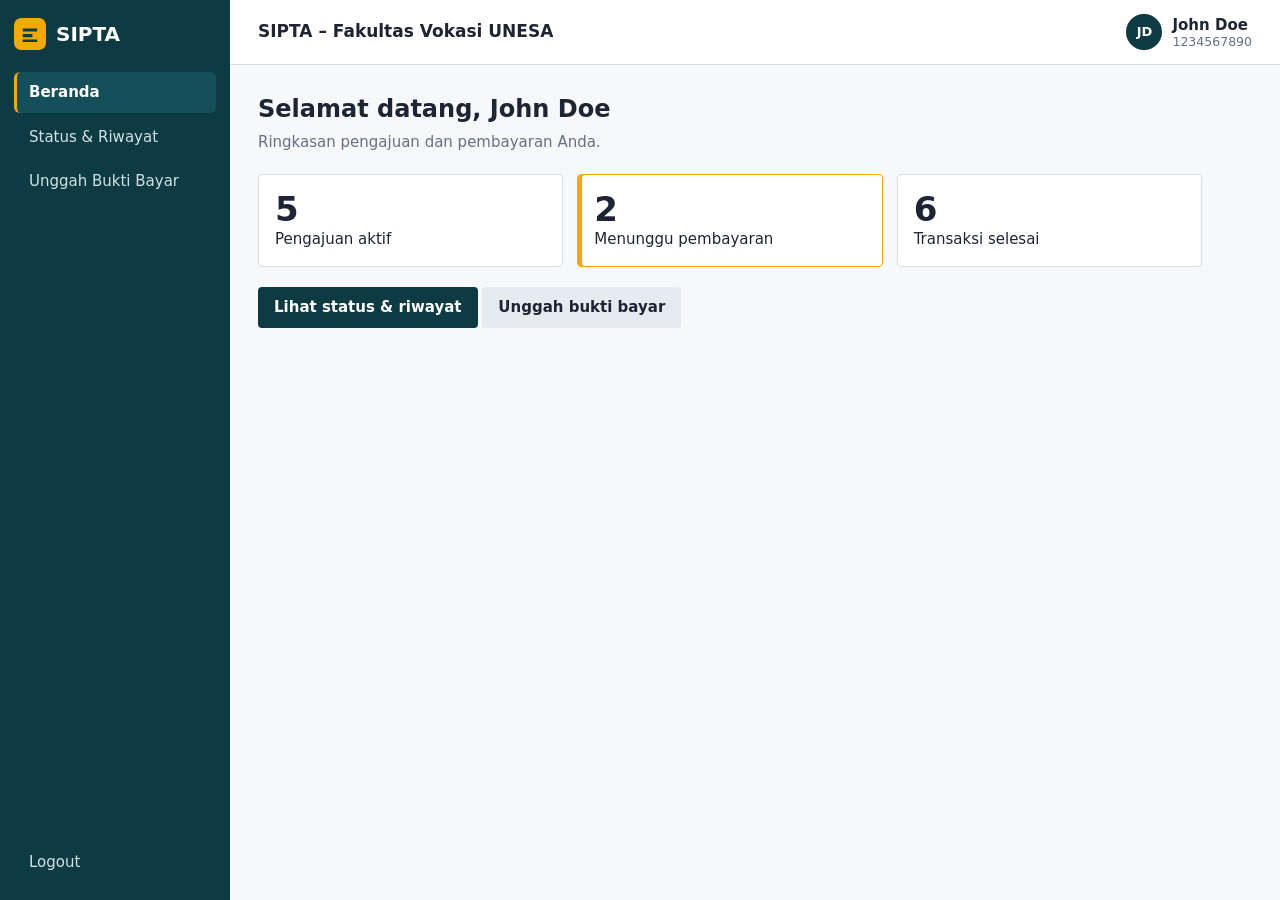
==== index.html @ 82b23433 "init file" ====
<!DOCTYPE html>
<html lang="id">
<head>
<meta charset="utf-8">
<meta name="viewport" content="width=device-width, initial-scale=1">
<title>SIPTA - Status &amp; Pembayaran</title>
<link rel="stylesheet" href="css/style.css">
</head>
<body>
<aside id="side">
  <div class="brand"><img src="img/logo.svg" alt="" width="32" height="32">SIPTA</div>
  <nav>
    <a href="#" data-page="beranda" class="on">Beranda</a>
    <a href="#" data-page="konten">Status &amp; Riwayat</a>
    <a href="#" data-page="form">Unggah Bukti Bayar</a>
  </nav>
  <a class="out" href="#">Logout</a>
</aside>
<div id="main">
  <header>
    <button id="burger" aria-label="Buka menu">&#9776;</button>
    <h1>SIPTA – Fakultas Vokasi UNESA</h1>
    <div class="user"><span>JD</span><div>John Doe<small>1234567890</small></div></div>
  </header>
  <main id="content">
    <section class="page">
      <h2>Selamat datang, John Doe</h2>
      <p class="mut">Ringkasan pengajuan dan pembayaran Anda.</p>
      <div class="stats">
        <div class="stat"><b>5</b>Pengajuan aktif</div>
        <div class="stat hot"><b>2</b>Menunggu pembayaran</div>
        <div class="stat"><b>6</b>Transaksi selesai</div>
      </div>
      <p><button class="btn" data-go="konten">Lihat status &amp; riwayat</button>
         <button class="btn ghost" data-go="form">Unggah bukti bayar</button></p>
    </section>
  </main>
</div>
<script src="https://cdnjs.cloudflare.com/ajax/libs/jquery/3.7.1/jquery.min.js"></script>
<script src="js/konten.js"></script>
<script src="js/validasi.js"></script>
<script src="js/main.js"></script>
</body>
</html>
---- css/style.css ----
:root{--ink:#1d2433;--bg:#f6f8fa;--side:#0e3b43;--acc:#f2a900;--mut:#667085;--line:#d7dde3;--ok:#1b7f5c;--bad:#c2410c}
*{box-sizing:border-box}
body{margin:0;display:flex;min-height:100vh;font:15px/1.5 "Segoe UI",system-ui,sans-serif;background:var(--bg);color:var(--ink)}
#side{width:230px;flex:none;background:var(--side);color:#cfe3e6;display:flex;flex-direction:column;gap:8px;padding:18px 14px;position:sticky;top:0;height:100vh}
.brand{display:flex;align-items:center;gap:10px;font-weight:700;font-size:20px;color:#fff;margin-bottom:14px}
#side nav{display:flex;flex-direction:column;gap:4px;flex:1}
#side a{color:inherit;text-decoration:none;padding:9px 12px;border-radius:6px;border-left:3px solid transparent}
#side a:hover{background:#15505a}
#side a.on{background:#15505a;border-left-color:var(--acc);color:#fff;font-weight:600}
#main{flex:1;min-width:0}
header{display:flex;align-items:center;gap:12px;padding:14px 28px;background:#fff;border-bottom:1px solid var(--line)}
header h1{font-size:17px;margin:0;flex:1}
.user{display:flex;gap:10px;align-items:center;font-weight:600;line-height:1.2}
.user span{display:grid;place-items:center;width:36px;height:36px;border-radius:50%;background:var(--side);color:#fff;font-size:13px}
.user small{display:block;color:var(--mut);font-weight:400}
#burger{display:none;border:0;background:none;font-size:22px;cursor:pointer}
#content{padding:26px 28px;max-width:1000px}
h2{margin:0 0 4px;font-size:24px}.mut{color:var(--mut);margin-top:0}
.stats{display:grid;grid-template-columns:repeat(auto-fit,minmax(170px,1fr));gap:14px;margin:20px 0}
.stat{background:#fff;border:1px solid var(--line);padding:16px;border-radius:4px}
.stat b{display:block;font-size:34px;line-height:1.1}
.stat.hot{border-color:var(--acc);box-shadow:inset 4px 0 0 var(--acc)}
.tabs{display:flex;gap:4px;border-bottom:1px solid var(--line);margin:18px 0 14px}
.tab{border:0;background:none;padding:10px 16px;cursor:pointer;font:inherit;color:var(--mut);border-bottom:3px solid transparent}
.tab.on{color:var(--ink);font-weight:600;border-bottom-color:var(--acc)}
.tab b{background:#e6ebef;border-radius:10px;padding:0 8px;font-size:12px;margin-left:6px}
.filters{display:flex;gap:10px;flex-wrap:wrap;margin-bottom:14px}
select,input[type=text],input[type=file]{font:inherit;padding:8px 10px;border:1px solid var(--line);border-radius:4px;background:#fff;max-width:100%}
.card{display:grid;grid-template-columns:1.2fr 1fr 1.4fr;background:#fff;border:1px solid var(--line);border-radius:4px;margin-bottom:12px}
.card>div{padding:14px 16px}
.card>div+div{border-left:2px dashed var(--line)}
.card h3{margin:2px 0;font-size:17px}.card p{margin:4px 0}
small{color:var(--mut)}
.badge{display:inline-block;padding:2px 10px;border:2px solid var(--ink);border-radius:3px;font-weight:700;font-size:12px;transform:rotate(-2deg)}
.badge[data-s=menunggu_pembayaran]{border-color:var(--acc);color:#8a5d00}
.badge[data-s=ditolak]{border-color:var(--bad);color:var(--bad)}
.badge[data-s=selesai],.badge[data-s=dikembalikan],.badge[data-s=disetujui]{border-color:var(--ok);color:var(--ok)}
.note{background:#fff4e5;border-left:3px solid var(--bad);padding:6px 10px;font-size:13px}
.btn{font:inherit;font-weight:600;border:0;border-radius:4px;padding:9px 16px;background:var(--side);color:#fff;cursor:pointer}
.btn:hover{background:#15505a}.btn.ghost{background:#e6ebef;color:var(--ink)}
.form{display:grid;gap:14px;max-width:520px;background:#fff;border:1px solid var(--line);padding:20px;border-radius:4px}
.form label{display:grid;gap:4px;font-weight:600}
.form input,.form select{font-weight:400}
.err{color:var(--bad);font-size:13px;font-weight:400;font-style:normal;min-height:0}
.invalid{border-color:var(--bad)!important}
.info{background:#eef6f7;padding:8px 12px;margin:0;border-radius:4px}
.row{display:flex;gap:10px}#prev{max-width:180px;border:1px solid var(--line)}
#hasil.ok{color:var(--ok)}#hasil.no{color:var(--bad)}
@media(max-width:800px){
 #side{position:fixed;z-index:5;left:-240px;transition:left .2s}
 #side.open{left:0}#burger{display:block}
 header,#content{padding-left:16px;padding-right:16px}
 .card{grid-template-columns:1fr}.card>div+div{border-left:0;border-top:2px dashed var(--line)}
}
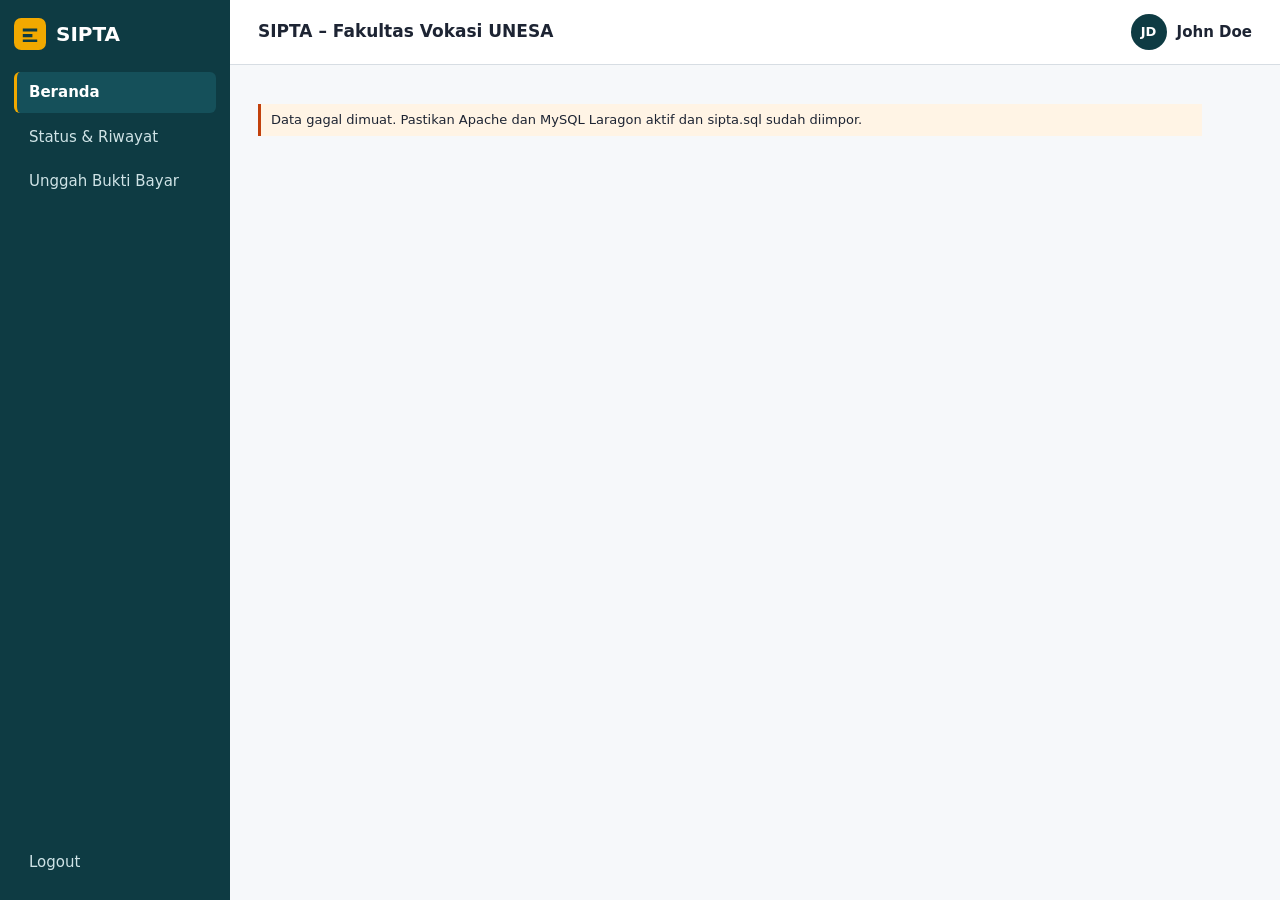
==== commit 51765e16: "feat: tambah database MySQL, riwayat tabel, beranda dinamis" ====
--- a/index.html
+++ b/index.html
@@ -20,19 +20,23 @@
   <header>
     <button id="burger" aria-label="Buka menu">&#9776;</button>
     <h1>SIPTA – Fakultas Vokasi UNESA</h1>
-    <div class="user"><span>JD</span><div>John Doe<small>1234567890</small></div></div>
+    <div class="user"><span class="uinit">JD</span><div><b class="uname">John Doe</b><small class="unim"></small></div></div>
   </header>
   <main id="content">
     <section class="page">
-      <h2>Selamat datang, John Doe</h2>
-      <p class="mut">Ringkasan pengajuan dan pembayaran Anda.</p>
+      <h2>Beranda</h2>
+      <h3 class="welcome">Selamat datang, <span class="uname"></span>!</h3>
+      <p class="mut">Lihat status peminjaman dan aktivitas terkini Anda.</p>
       <div class="stats">
-        <div class="stat"><b>5</b>Pengajuan aktif</div>
-        <div class="stat hot"><b>2</b>Menunggu pembayaran</div>
-        <div class="stat"><b>6</b>Transaksi selesai</div>
+        <div class="stat"><small>Menunggu Diproses</small><b id="s-menunggu">0</b><small>Pengajuan Alat/Ruangan</small></div>
+        <div class="stat hot"><small>Menunggu Pembayaran</small><b id="s-bayar">0</b><small>Ruangan Akhir Pekan</small></div>
+        <div class="stat"><small>Alat Dipinjam</small><b id="s-pinjam">0</b><small>Saat ini sedang dipinjam</small></div>
       </div>
-      <p><button class="btn" data-go="konten">Lihat status &amp; riwayat</button>
-         <button class="btn ghost" data-go="form">Unggah bukti bayar</button></p>
+      <h3>Aktivitas Terkini</h3>
+      <div class="tw"><table class="tbl">
+        <thead><tr><th>Jenis Peminjaman</th><th>Tanggal Pengajuan</th><th>Keperluan</th><th>Status</th></tr></thead>
+        <tbody id="aktivitas"></tbody>
+      </table></div>
     </section>
   </main>
 </div>
--- a/css/style.css
+++ b/css/style.css
@@ -52,3 +52,13 @@
  header,#content{padding-left:16px;padding-right:16px}
  .card{grid-template-columns:1fr}.card>div+div{border-left:0;border-top:2px dashed var(--line)}
 }
+.welcome{font-size:26px;margin:18px 0 2px}h3{margin:18px 0 8px}
+.stat small{display:block}
+.tw{overflow-x:auto}
+.tbl{width:100%;border-collapse:collapse;background:#fff;border:1px solid var(--line)}
+.tbl th,.tbl td{padding:10px 12px;text-align:left;vertical-align:top;border-bottom:1px solid var(--line)}
+.tbl th{background:#eef2f5;font-size:13px}
+.sh{display:flex;justify-content:space-between;align-items:baseline;gap:10px;flex-wrap:wrap}
+.banner{background:#fff;border:1px solid var(--line);border-left:4px solid var(--bad);padding:12px 16px;border-radius:4px;margin:14px 0}
+.proof{background:#fff4e5;border-left:3px solid var(--bad);padding:8px 10px;margin:6px 0;font-size:13px}
+.foot{background:#e9eef2;color:var(--mut);padding:10px 14px;font-size:13px;border-radius:4px;margin-top:14px}
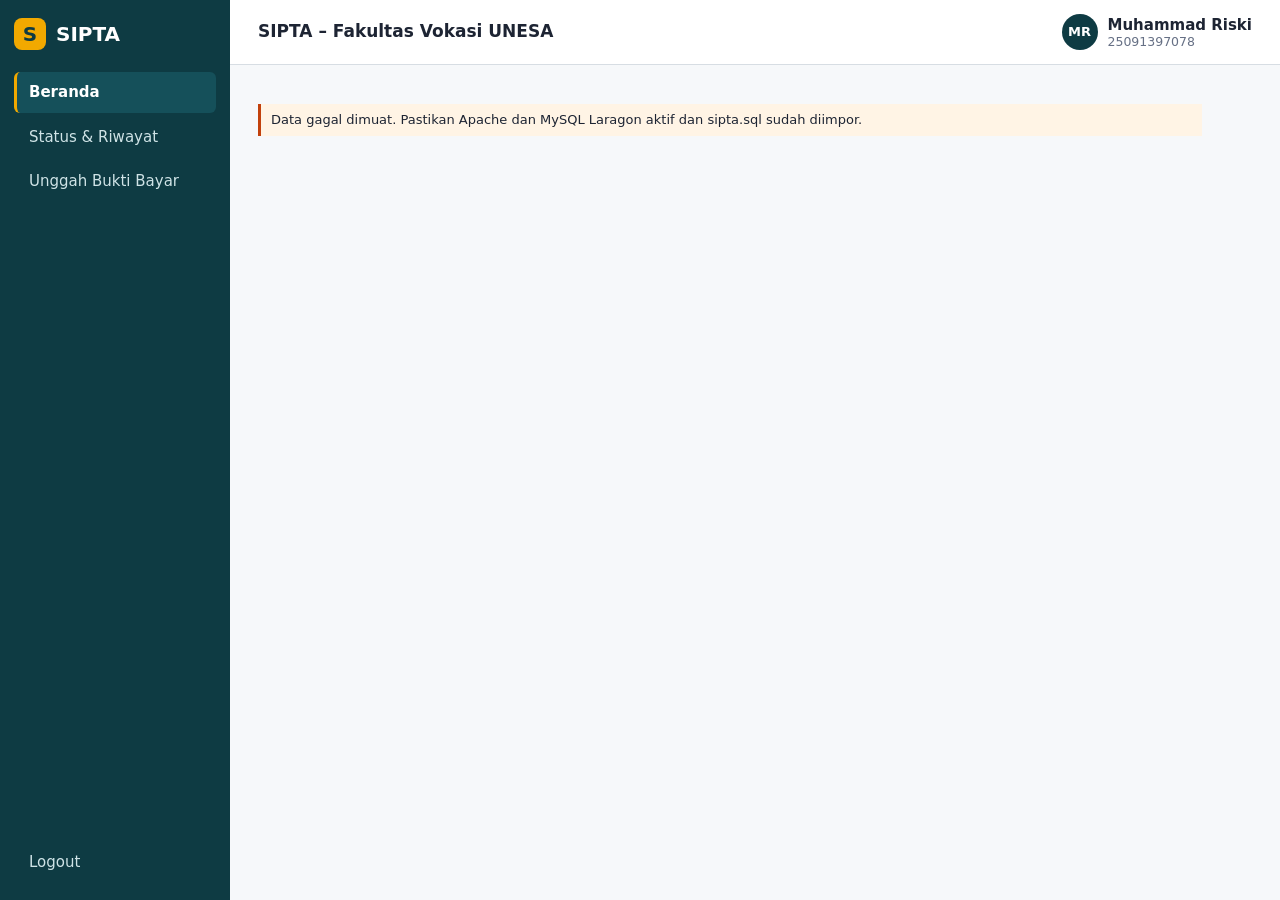
==== commit 0848873b: "fix: ganti data pengguna, logo S, dan badge status" ====
--- a/index.html
+++ b/index.html
@@ -8,7 +8,7 @@
 </head>
 <body>
 <aside id="side">
-  <div class="brand"><img src="img/logo.svg" alt="" width="32" height="32">SIPTA</div>
+  <div class="brand"><span class="logo">S</span>SIPTA</div>
   <nav>
     <a href="#" data-page="beranda" class="on">Beranda</a>
     <a href="#" data-page="konten">Status &amp; Riwayat</a>
@@ -20,7 +20,7 @@
   <header>
     <button id="burger" aria-label="Buka menu">&#9776;</button>
     <h1>SIPTA – Fakultas Vokasi UNESA</h1>
-    <div class="user"><span class="uinit">JD</span><div><b class="uname">John Doe</b><small class="unim"></small></div></div>
+    <div class="user"><span class="uinit">MR</span><div><b class="uname">Muhammad Riski</b><small class="unim">25091397078</small></div></div>
   </header>
   <main id="content">
     <section class="page">
--- a/css/style.css
+++ b/css/style.css
@@ -3,6 +3,7 @@
 body{margin:0;display:flex;min-height:100vh;font:15px/1.5 "Segoe UI",system-ui,sans-serif;background:var(--bg);color:var(--ink)}
 #side{width:230px;flex:none;background:var(--side);color:#cfe3e6;display:flex;flex-direction:column;gap:8px;padding:18px 14px;position:sticky;top:0;height:100vh}
 .brand{display:flex;align-items:center;gap:10px;font-weight:700;font-size:20px;color:#fff;margin-bottom:14px}
+.logo{display:grid;place-items:center;width:32px;height:32px;border-radius:8px;background:var(--acc);color:var(--side);font-weight:800}
 #side nav{display:flex;flex-direction:column;gap:4px;flex:1}
 #side a{color:inherit;text-decoration:none;padding:9px 12px;border-radius:6px;border-left:3px solid transparent}
 #side a:hover{background:#15505a}
@@ -31,7 +32,7 @@
 .card>div+div{border-left:2px dashed var(--line)}
 .card h3{margin:2px 0;font-size:17px}.card p{margin:4px 0}
 small{color:var(--mut)}
-.badge{display:inline-block;padding:2px 10px;border:2px solid var(--ink);border-radius:3px;font-weight:700;font-size:12px;transform:rotate(-2deg)}
+.badge{display:inline-block;padding:2px 10px;border:2px solid var(--ink);border-radius:3px;font-weight:700;font-size:12px}
 .badge[data-s=menunggu_pembayaran]{border-color:var(--acc);color:#8a5d00}
 .badge[data-s=ditolak]{border-color:var(--bad);color:var(--bad)}
 .badge[data-s=selesai],.badge[data-s=dikembalikan],.badge[data-s=disetujui]{border-color:var(--ok);color:var(--ok)}
